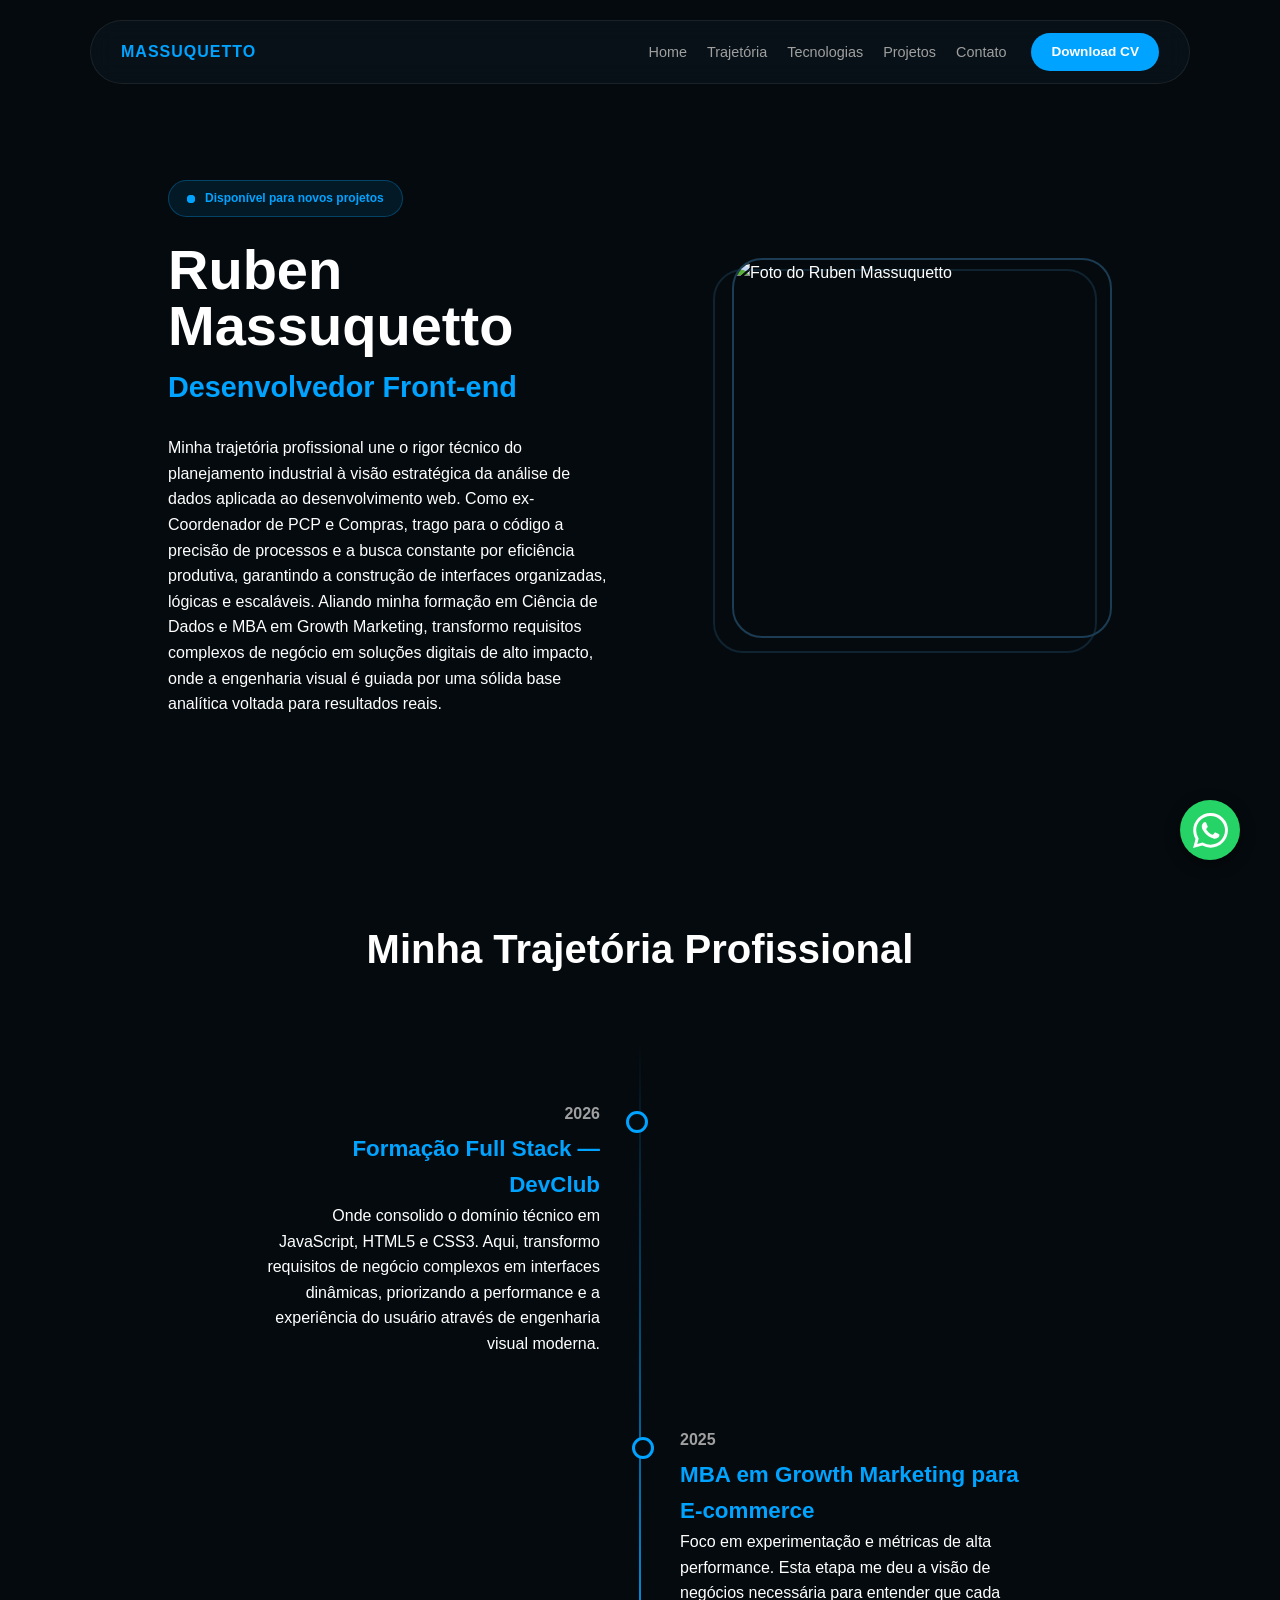
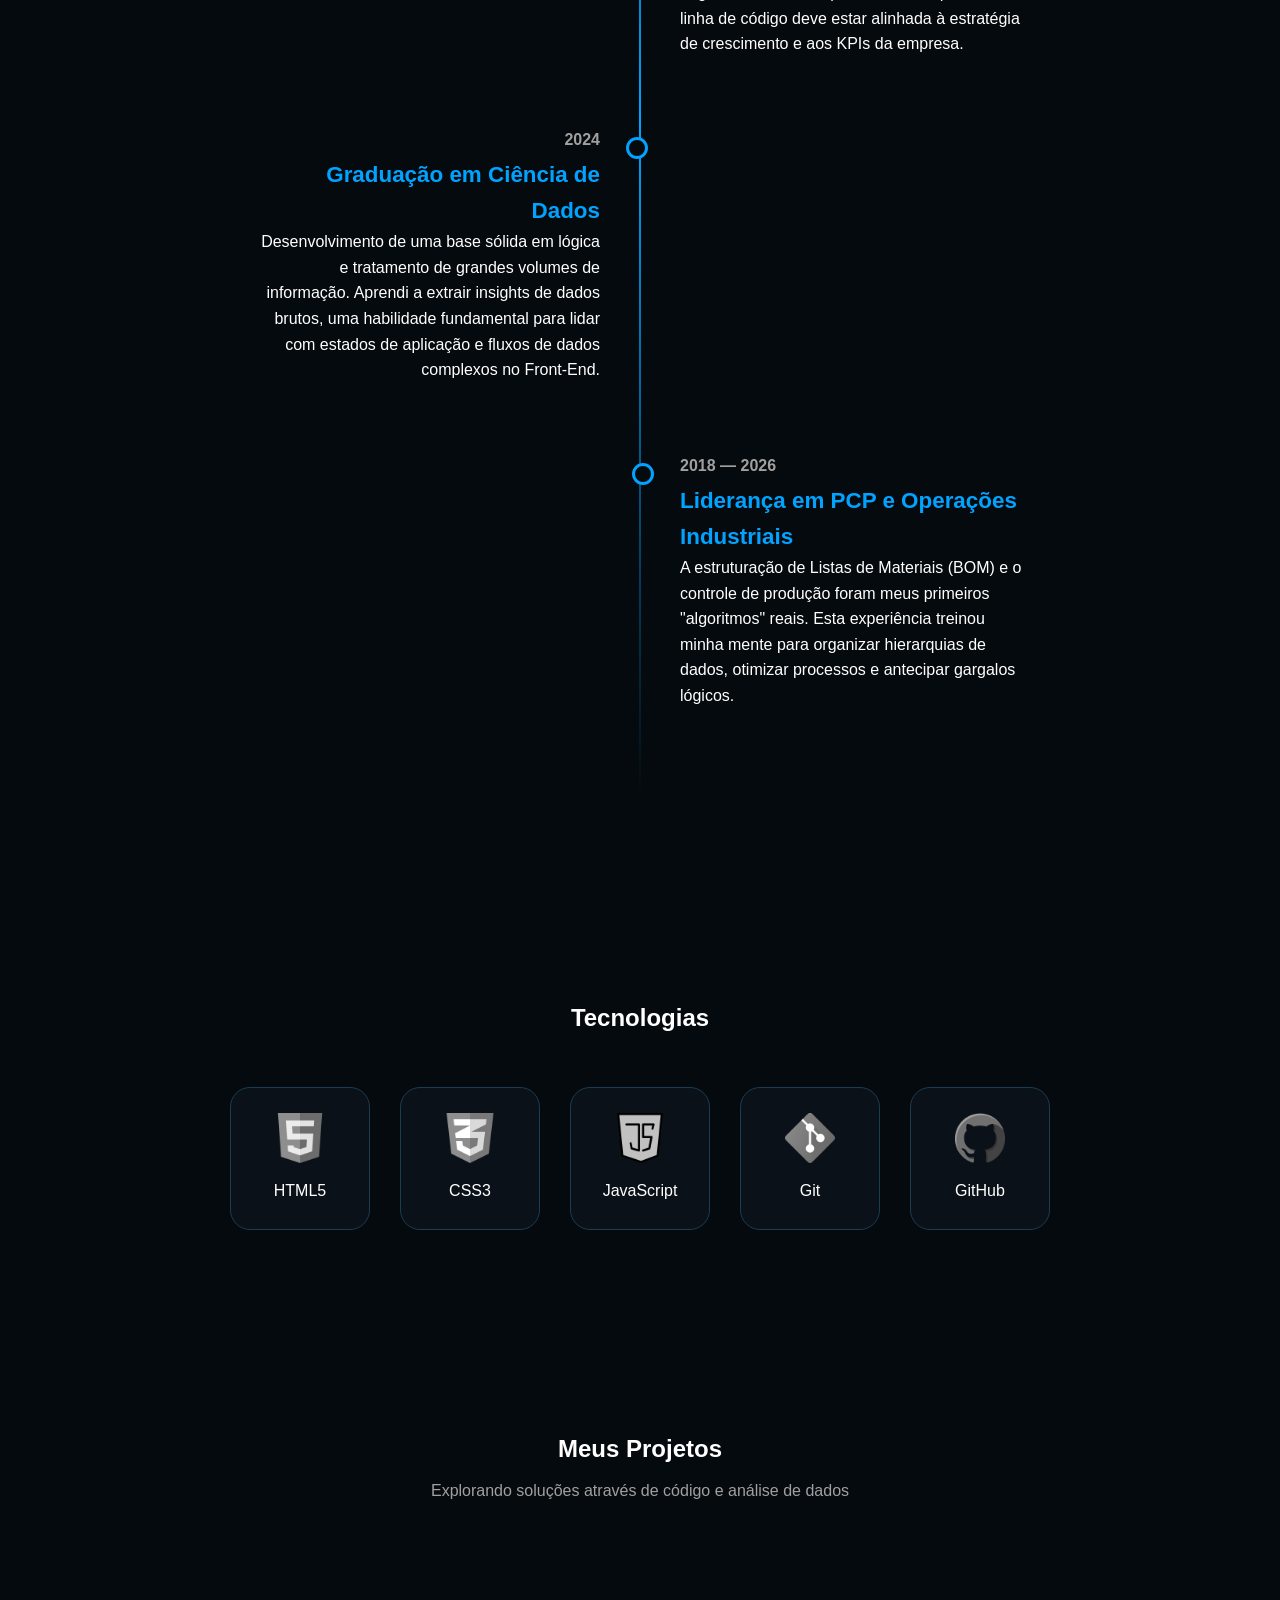
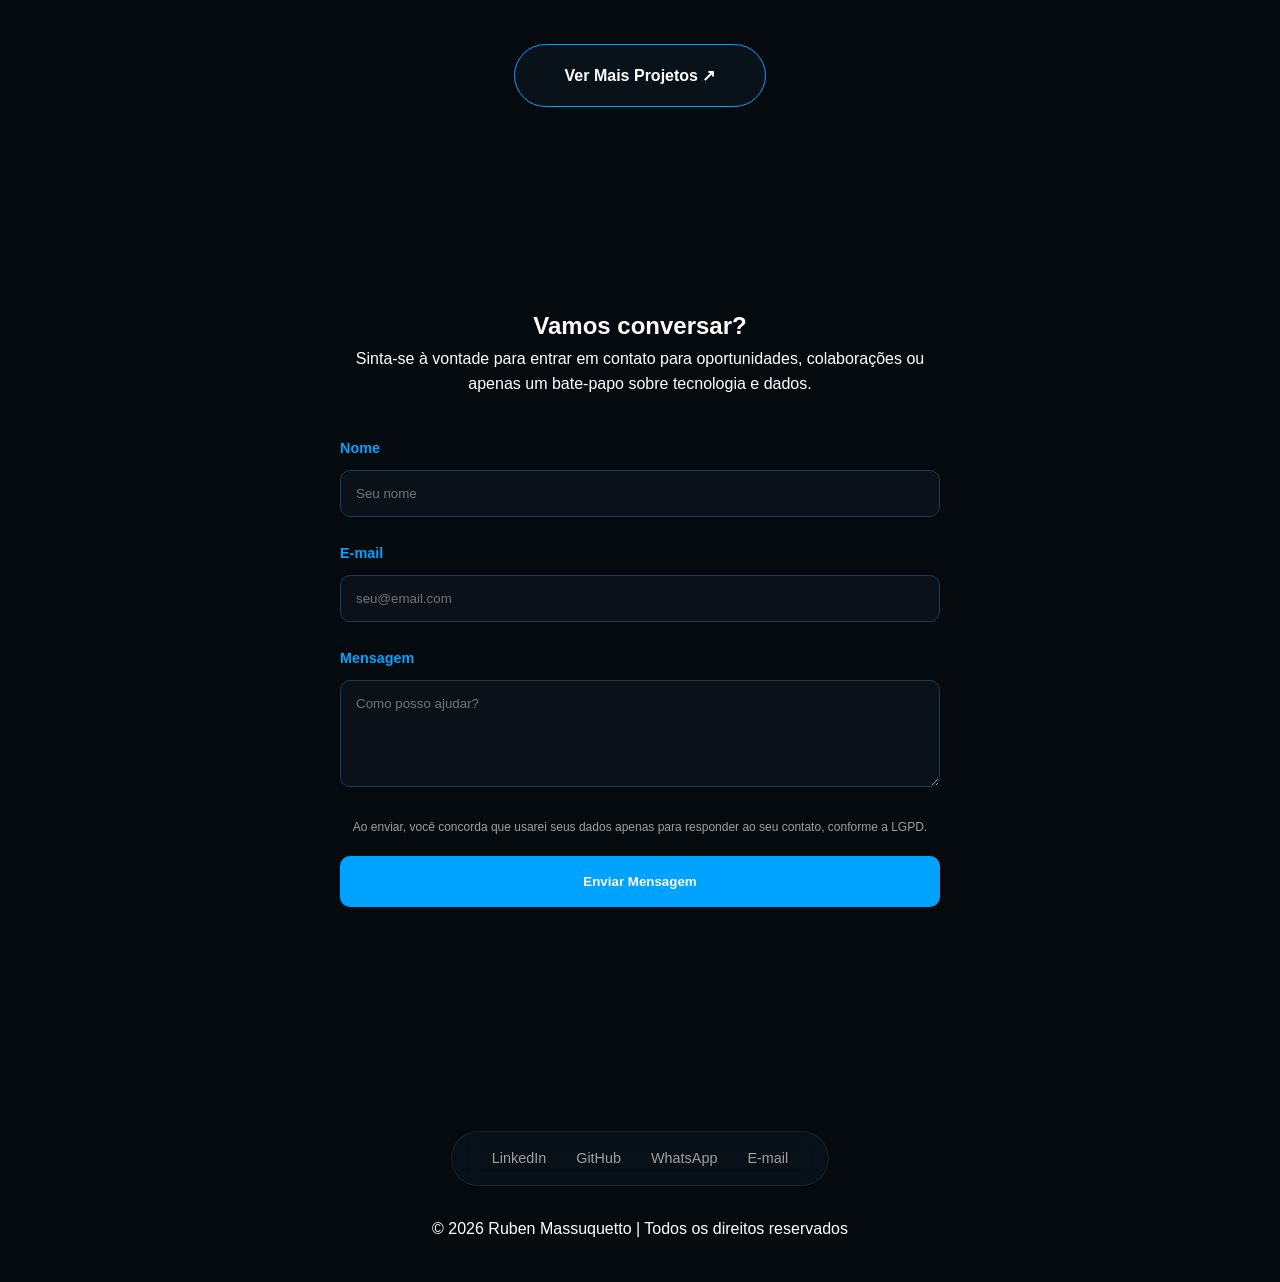
==== index.html @ ee34ba4e "feat: versão final do portfólio 2026" ====
<!DOCTYPE html>
<html lang="pt-br">

<head>
    <meta charset="UTF-8">
    <meta name="viewport" content="width=device-width, initial-scale=1.0">
    <link rel="stylesheet" href="style.css">
    <title>Portfólio | Ruben Massuquetto</title>
    <link rel="shortcut icon" href="./assets/favicon.png" type="image/png">
</head>

<body>
    <header>
        <div class="logo-container">
            <a href="index.html" class="logo-nav">Massuquetto</a>
        </div>
        <nav>
            <ul>
                <li><a href="#hero">Home</a></li>
                <li><a href="#trajetoria">Trajetória</a></li>
                <li><a href="#tecnologias">Tecnologias</a></li>
                <li><a href="#projetos">Projetos</a></li>
                <li><a href="#contato">Contato</a></li>
            </ul>
            <a href="cv/cv-ruben-massuquetto.pdf" download class="btn-cv">Download CV</a>
        </nav>
    </header>

    <section id="hero">
        <div class="hero-content">
            <span class="status-badge">
                <span class="dot"></span>
                Disponível para novos projetos
            </span>
            <h1>Ruben Massuquetto</h1>
            <h2>Desenvolvedor Front-end</h2>
            <p>
                Minha trajetória profissional une o rigor técnico do planejamento industrial à visão estratégica da
                análise de dados aplicada ao desenvolvimento web. Como ex-Coordenador de PCP e Compras, trago para o
                código a precisão de processos e a busca constante por eficiência produtiva, garantindo a construção de
                interfaces organizadas, lógicas e escaláveis. Aliando minha formação em Ciência de Dados e MBA em Growth
                Marketing, transformo requisitos complexos de negócio em soluções digitais de alto impacto, onde a
                engenharia visual é guiada por uma sólida base analítica voltada para resultados reais.
            </p>
        </div>

        <div class="hero-image">
            <img src="./assets/ruben.massuquetto.png" alt="Foto do Ruben Massuquetto">
        </div>
    </section>

    <section id="trajetoria">
        <h2>Minha Trajetória Profissional</h2>
        <div class="timeline">
            <article class="timeline-item">
                <span class="year">2026</span>
                <h3>Formação Full Stack — DevClub</h3>
                <p>Onde consolido o domínio técnico em JavaScript, HTML5 e CSS3. Aqui, transformo requisitos de negócio
                    complexos em interfaces dinâmicas, priorizando a performance e a experiência do usuário através de
                    engenharia visual moderna.</p>
            </article>

            <article class="timeline-item">
                <span class="year">2025</span>
                <h3>MBA em Growth Marketing para E-commerce</h3>
                <p>Foco em experimentação e métricas de alta performance. Esta etapa me deu a visão de negócios
                    necessária para entender que cada linha de código deve estar alinhada à estratégia de crescimento e
                    aos KPIs da empresa.</p>
            </article>

            <article class="timeline-item">
                <span class="year">2024</span>
                <h3>Graduação em Ciência de Dados</h3>
                <p>Desenvolvimento de uma base sólida em lógica e tratamento de grandes volumes de informação. Aprendi a
                    extrair insights de dados brutos, uma habilidade fundamental para lidar com estados de aplicação e
                    fluxos de dados complexos no Front-End.</p>
            </article>

            <article class="timeline-item">
                <span class="year">2018 — 2026</span>
                <h3>Liderança em PCP e Operações Industriais</h3>
                <p>A estruturação de Listas de Materiais (BOM) e o controle de produção foram meus primeiros
                    "algoritmos" reais. Esta experiência treinou minha mente para organizar hierarquias de dados,
                    otimizar processos e antecipar gargalos lógicos.</p>
            </article>
        </div>
    </section>

    <section id="tecnologias">
        <h2>Tecnologias</h2>
        <div class="tech-grid">
            <div class="tech-item">
                <img src="./assets/html.png" alt="HTML5">
                <span>HTML5</span>
            </div>
            <div class="tech-item">
                <img src="./assets/css.png" alt="CSS3">
                <span>CSS3</span>
            </div>
            <div class="tech-item">
                <img src="./assets/java-script.png" alt="JavaScript">
                <span>JavaScript</span>
            </div>
            <div class="tech-item">
                <img src="./assets/git.png" alt="Git">
                <span>Git</span>
            </div>
            <div class="tech-item">
                <img src="./assets/github.png" alt="GitHub">
                <span>GitHub</span>
            </div>
        </div>
    </section>

    <section id="projetos">
        <div class="section-header">
            <h2>Meus Projetos</h2>
            <span class="projetos-subtitle">Explorando soluções através de código e análise de dados</span>
        </div>
        <div id="github-cards"></div>
        <div class="projetos-footer">
            <a href="projetos.html" class="btn-more">Ver Mais Projetos ↗</a>
        </div>
    </section>

    <section id="contato">
        <div class="contato-container">
            <div class="contato-texto">
                <h2>Vamos conversar?</h2>
                <p>Sinta-se à vontade para entrar em contato para oportunidades, colaborações ou apenas um bate-papo
                    sobre tecnologia e dados.</p>
            </div>

            <form id="contact-form" action="https://formspree.io/f/mvzdkyjg" method="POST">
                <div class="form-group">
                    <label>Nome</label>
                    <input type="text" name="name" id="nome" placeholder="Seu nome" required>
                </div>

                <div class="form-group">
                    <label>E-mail</label>
                    <input type="email" name="email" id="email" placeholder="seu@email.com" required>
                </div>

                <div class="form-group">
                    <label>Mensagem</label>
                    <textarea name="message" id="mensagem" rows="5" placeholder="Como posso ajudar?"
                        required></textarea>
                </div>

                <div class="form-group-lgpd">
                    <p class="lgpd-text">
                        Ao enviar, você concorda que usarei seus dados apenas para responder ao seu contato, conforme a
                        LGPD.
                    </p>
                </div>

                <button type="submit" class="btn-send" id="form-button">Enviar Mensagem</button>

                <p id="form-status" style="margin-top: 20px; font-weight: 600; text-align: center; min-height: 24px;">
                </p>
            </form>
        </div>
    </section>

    <footer>
        <div class="footer-glass">
            <div class="footer-links">
                <a href="https://www.linkedin.com/in/ruben-massuquetto/" target="_blank">LinkedIn</a>
                <a href="https://github.com/rubenmassuquetto1999" target="_blank">GitHub</a>
                <a href="https://wa.me/5541997775319" target="_blank">WhatsApp</a>
                <a href="mailto:contato@rubenmassuquetto.com">E-mail</a>
            </div>
        </div>
        <div class="footer-info">
            <p>© 2026 Ruben Massuquetto | Todos os direitos reservados</p>
        </div>
    </footer>

    <script src="script.js"></script>

    <a href="https://wa.me/5541997775319" class="whatsapp-float" target="_blank" aria-label="Fale comigo no WhatsApp">
        <svg width="35" height="35" viewBox="0 0 24 24" fill="white" xmlns="http://www.w3.org/2000/svg">
            <path
                d="M17.472 14.382c-.297-.149-1.758-.867-2.03-.967-.273-.099-.471-.148-.67.15-.197.297-.767.966-.94 1.164-.173.199-.347.223-.644.075-.297-.15-1.255-.463-2.39-1.475-.883-.788-1.48-1.761-1.653-2.059-.173-.297-.018-.458.13-.606.134-.133.298-.347.446-.52.149-.174.198-.298.298-.497.099-.198.05-.371-.025-.52-.075-.149-.669-1.612-.916-2.207-.242-.579-.487-.5-.669-.51-.173-.008-.371-.01-.57-.01-.198 0-.52.074-.792.372-.272.297-1.04 1.016-1.04 2.479 0 1.462 1.065 2.875 1.213 3.074.149.198 2.096 3.2 5.077 4.487.709.306 1.262.489 1.694.625.712.227 1.36.195 1.871.118.571-.085 1.758-.719 2.006-1.413.248-.694.248-1.289.173-1.413-.074-.124-.272-.198-.57-.347m-5.421 7.403h-.004a9.87 9.87 0 01-5.031-1.378l-.361-.214-3.741.982.998-3.648-.235-.374a9.86 9.86 0 01-1.51-5.26c.001-5.45 4.436-9.884 9.888-9.884 2.64 0 5.122 1.03 6.988 2.898a9.825 9.825 0 012.893 6.994c-.003 5.45-4.437 9.884-9.885 9.884m8.413-18.297A11.815 11.815 0 0012.05 0C5.495 0 .16 5.335.157 11.892c0 2.096.547 4.142 1.588 5.945L.057 24l6.305-1.654a11.882 11.882 0 005.683 1.448h.005c6.554 0 11.89-5.335 11.893-11.893a11.821 11.821 0 00-3.48-8.413z" />
        </svg>
    </a>

</body>

</html>
---- style.css ----
:root {
    --bg-color: #050a0e;
    --card-bg: #0b1118;
    --primary-blue: #00a3ff;
    --accent-deep: #1B3C53;
    --text-main: #ffffff;
    --text-gray: #a0a0a0;
    --glass: rgba(27, 60, 83, 0.15);
}

* {
    margin: 0;
    padding: 0;
    box-sizing: border-box;
    font-family: 'Inter', sans-serif;
    scroll-behavior: smooth;
}

body {
    background-color: var(--bg-color);
    color: var(--text-main);
    line-height: 1.6;
    overflow-x: hidden;
}

a {
    text-decoration: none;
    transition: 0.3s;
}

ul {
    list-style: none;
}

header {
    position: fixed;
    top: 20px;
    left: 50%;
    transform: translateX(-50%);
    width: 90%;
    max-width: 1100px;
    display: flex;
    justify-content: space-between;
    align-items: center;
    padding: 12px 30px;
    z-index: 1000;
    background: var(--glass);
    backdrop-filter: blur(12px);
    -webkit-backdrop-filter: blur(12px);
    border: 1px solid rgba(255, 255, 255, 0.08);
    border-radius: 50px;
}

.logo-nav,
.logo-nav:visited,
.logo-nav:active {
    color: var(--primary-blue);
    font-weight: 700;
    text-transform: uppercase;
    letter-spacing: 1px;
    text-decoration: none;
}

.logo-nav:hover {
    color: var(--text-main);
}

nav {
    display: flex;
    align-items: center;
    gap: 25px;
}

nav ul {
    display: flex;
    gap: 20px;
}

nav ul li a {
    color: var(--text-gray);
    font-size: 0.9rem;
    position: relative;
    padding: 5px 0;
}

nav ul li a:hover {
    color: var(--primary-blue);
}

nav ul li a::after {
    content: '';
    position: absolute;
    width: 0;
    height: 2px;
    bottom: 0;
    left: 0;
    background-color: var(--primary-blue);
    transition: width 0.3s ease;
}

nav ul li a:hover::after {
    width: 100%;
}

.btn-cv {
    background: var(--primary-blue);
    color: white;
    padding: 8px 20px;
    border-radius: 25px;
    font-size: 0.85rem;
    font-weight: 600;
}

#hero {
    padding: 180px 10% 100px;
    display: flex;
    align-items: center;
    justify-content: space-between;
    gap: 50px;
    max-width: 1200px;
    margin: 0 auto;
}

.hero-content {
    flex: 1;
    max-width: 600px;
}

.status-badge {
    display: inline-flex;
    align-items: center;
    gap: 10px;
    background: rgba(0, 163, 255, 0.1);
    color: var(--primary-blue);
    padding: 8px 18px;
    border-radius: 30px;
    font-size: 0.75rem;
    font-weight: 700;
    border: 1px solid rgba(0, 163, 255, 0.3);
    margin-bottom: 25px;
}

.dot {
    width: 8px;
    height: 8px;
    background-color: var(--primary-blue);
    border-radius: 50%;
    position: relative;
}

.dot::after {
    content: "";
    position: absolute;
    width: 100%;
    height: 100%;
    background-color: var(--primary-blue);
    border-radius: 50%;
    animation: pulse 2s infinite;
}

@keyframes pulse {
    0% {
        transform: scale(1);
        opacity: 0.8;
    }

    100% {
        transform: scale(2.5);
        opacity: 0;
    }
}

#hero h1 {
    font-size: 3.5rem;
    font-weight: 800;
    line-height: 1;
    margin-bottom: 10px;
    gap: 80px;
}

#hero h2 {
    font-size: 1.8rem;
    color: var(--primary-blue);
    margin-bottom: 25px;
}

.hero-image {
    flex: 1;
    display: flex;
    justify-content: flex-end;
    position: relative;
}

.hero-image img {
    width: 100%;
    max-width: 380px;
    height: 380px;
    object-fit: cover;
    border-radius: 30px;
    border: 2px solid var(--accent-deep);
    z-index: 1;
    transition: 0.4s;
}

.hero-image::after {
    content: '';
    position: absolute;
    width: 380px;
    height: 380px;
    border: 2px solid var(--accent-deep);
    border-radius: 30px;
    bottom: -15px;
    right: 15px;
    opacity: 0.5;
    transition: 0.4s;
}

.hero-image:hover img {
    transform: translateY(-10px);
    border-color: var(--primary-blue);
}

#trajetoria {
    padding: 100px 10%;
    max-width: 1100px;
    margin: 0 auto;
}

#trajetoria h2 {
    text-align: center;
    font-size: 2.5rem;
    margin-bottom: 60px;
}

.timeline {
    position: relative;
    padding: 40px 0;
}

.timeline::before {
    content: '';
    position: absolute;
    left: 50%;
    top: 0;
    width: 2px;
    height: 100%;
    background: linear-gradient(to bottom, transparent, var(--primary-blue), transparent);
    transform: translateX(-50%);
}

.timeline-item {
    position: relative;
    width: 50%;
    padding: 20px 40px;
    margin-bottom: 30px;
}

.timeline-item:nth-child(odd) {
    left: 0;
    text-align: right;
}

.timeline-item:nth-child(even) {
    left: 50%;
    text-align: left;
}

.timeline-item::before {
    content: '';
    position: absolute;
    top: 30px;
    width: 16px;
    height: 16px;
    background: var(--bg-color);
    border: 3px solid var(--primary-blue);
    border-radius: 50%;
    z-index: 2;
}

.timeline-item:nth-child(odd)::before {
    right: -8px;
}

.timeline-item:nth-child(even)::before {
    left: -8px;
}

.timeline-item h3 {
    color: var(--primary-blue);
    font-size: 1.4rem;
}

.year {
    display: block;
    color: var(--text-gray);
    font-weight: 700;
    margin-bottom: 5px;
}

#tecnologias {
    padding: 100px 10%;
    text-align: center;
}

.tech-grid {
    display: flex;
    flex-wrap: wrap;
    justify-content: center;
    gap: 30px;
    margin-top: 50px;
}

.tech-item {
    background: var(--card-bg);
    width: 140px;
    padding: 25px;
    border-radius: 20px;
    border: 1px solid var(--accent-deep);
    display: flex;
    flex-direction: column;
    align-items: center;
    gap: 15px;
    transition: 0.3s;
}

.tech-item img {
    width: 50px;
    filter: grayscale(100%);
    transition: 0.3s;
}

.tech-item:hover {
    transform: translateY(-10px);
    border-color: var(--primary-blue);
}

.tech-item:hover img {
    filter: grayscale(0%);
}

#projetos {
    padding: 100px 5%;
    max-width: 1300px;
    margin: 0 auto;
}

.section-header {
    text-align: center;
    margin-bottom: 60px;
}

.projetos-subtitle {
    color: var(--text-gray);
    display: block;
    margin-top: 10px;
}

#github-cards {
    display: grid;
    grid-template-columns: repeat(3, 1fr);
    gap: 40px;
}

.projeto-card {
    background: var(--card-bg);
    border-radius: 20px;
    border: 1px solid var(--accent-deep);
    overflow: hidden;
    display: flex;
    flex-direction: column;
    transition: 0.4s;
}

.card-image {
    width: 100%;
    height: 200px;
    overflow: hidden;
    border-bottom: 1px solid var(--accent-deep);
}

.card-image img {
    width: 100%;
    height: 100%;
    object-fit: cover;
    transition: 0.5s;
}

.projeto-card:hover {
    transform: translateY(-10px);
    border-color: var(--primary-blue);
}

.projeto-card:hover img {
    transform: scale(1.1);
}

.card-content {
    padding: 40px 30px;
    display: flex;
    flex-direction: column;
    flex-grow: 1;
}

.card-content h3 {
    color: var(--primary-blue);
    font-weight: 800;
    text-transform: capitalize;
    margin-bottom: 12px;
    font-size: 1.5rem;
}

.card-content p {
    color: var(--text-gray);
    font-size: 0.95rem;
    margin-bottom: 30px;
    flex-grow: 1;
    line-height: 1.6;
}

.badge {
    font-size: 0.7rem;
    background: rgba(0, 163, 255, 0.1);
    color: var(--primary-blue);
    padding: 4px 12px;
    border-radius: 15px;
    align-self: flex-start;
    margin-bottom: 12px;
    font-weight: 700;
}

.project-links {
    display: flex;
    gap: 15px;
    margin-top: auto;
}

.btn-project {
    flex: 1;
    text-align: center;
    padding: 12px;
    border-radius: 25px;
    font-size: 0.85rem;
    font-weight: 700;
    border: 1px solid rgba(255, 255, 255, 0.1);
    transition: 0.3s;
}

.btn-repo {
    background: var(--glass);
    color: var(--text-main);
}

.btn-demo-card {
    background: var(--primary-blue);
    color: white;
}

.btn-project:hover {
    transform: translateY(-5px);
    box-shadow: 0 10px 20px rgba(0, 163, 255, 0.3);
    filter: brightness(1.2);
}

.projetos-footer {
    display: flex;
    justify-content: center;
    margin-top: 80px;
}

.btn-more {
    background: var(--glass);
    border: 1px solid var(--primary-blue);
    color: white;
    padding: 18px 50px;
    border-radius: 35px;
    font-weight: 700;
    transition: 0.3s;
}

.btn-more:hover {
    background: var(--primary-blue);
    box-shadow: 0 0 30px rgba(0, 163, 255, 0.5);
}

#contato {
    padding: 100px 10%;
    display: flex;
    justify-content: center;
}

.contato-container {
    display: flex;
    flex-direction: column;
    align-items: center;
    max-width: 600px;
    width: 100%;
}

.contato-texto {
    text-align: center;
    margin-bottom: 40px;
}

#contact-form {
    width: 100%;
}

.form-group {
    margin-bottom: 25px;
    width: 100%;
}

.form-group label {
    display: block;
    margin-bottom: 10px;
    font-size: 0.9rem;
    color: var(--primary-blue);
    font-weight: 600;
}

.form-group input,
.form-group textarea {
    width: 100%;
    padding: 15px;
    background: var(--card-bg);
    border: 1px solid var(--accent-deep);
    border-radius: 10px;
    color: white;
    outline: none;
    transition: 0.3s;
}

.form-group input:focus,
.form-group textarea:focus {
    border-color: var(--primary-blue);
}

.form-group-lgpd {
    margin-bottom: 20px;
}

.lgpd-text {
    font-size: 0.75rem;
    color: var(--text-gray);
    line-height: 1.4;
    text-align: center;
}

.btn-send {
    width: 100%;
    padding: 18px;
    background: var(--primary-blue);
    border: none;
    border-radius: 10px;
    color: white;
    font-weight: 800;
    cursor: pointer;
    transition: 0.3s;
}

.btn-send:hover {
    box-shadow: 0 0 25px rgba(0, 163, 255, 0.5);
    transform: translateY(-3px);
}

footer {
    padding: 80px 10% 40px;
    display: flex;
    flex-direction: column;
    align-items: center;
    gap: 30px;
}

.footer-glass {
    background: var(--glass);
    backdrop-filter: blur(12px);
    border: 1px solid rgba(255, 255, 255, 0.08);
    border-radius: 50px;
    padding: 15px 40px;
}

.footer-links {
    display: flex;
    gap: 30px;
}

.footer-links a {
    color: var(--text-gray);
    font-size: 0.9rem;
    position: relative;
}

.footer-links a:hover {
    color: var(--primary-blue);
}

.reveal {
    opacity: 0;
    transform: translateY(30px);
    transition: 0.8s;
}

.reveal.active {
    opacity: 1;
    transform: translateY(0);
}

.whatsapp-float {
    position: fixed;
    width: 60px;
    height: 60px;
    bottom: 40px;
    right: 40px;
    background-color: #25d366;
    border-radius: 50px;
    display: flex;
    align-items: center;
    justify-content: center;
    z-index: 9999;
    box-shadow: 0 4px 15px rgba(0, 0, 0, 0.4);
    transition: all 0.3s ease;
    animation: pulse-wa 2s infinite;
}

.whatsapp-float:hover {
    transform: scale(1.1);
    background-color: #128c7e;
    box-shadow: 0 6px 20px rgba(37, 211, 102, 0.5);
}

@keyframes pulse-wa {
    0% {
        box-shadow: 0 0 0 0 rgba(37, 211, 102, 0.7);
    }

    70% {
        box-shadow: 0 0 0 15px rgba(37, 211, 102, 0);
    }

    100% {
        box-shadow: 0 0 0 0 rgba(37, 211, 102, 0);
    }
}

/* --- RESPONSIVIDADE FINAL (NAV COMPACTO E ESPAÇAMENTOS) --- */

@media (max-width: 1100px) {
    #github-cards {
        grid-template-columns: repeat(2, 1fr);
    }

    #hero {
        padding: 140px 5% 60px;
    }
}

@media (max-width: 900px) {
    header {
        width: 92%;
        padding: 8px 18px;
        top: 15px;
        border-radius: 30px;
    }

    nav {
        gap: 0;
    }

    nav ul {
        display: none !important;
    }

    .logo-nav {
        font-size: 0.85rem;
    }

    .btn-cv {
        padding: 6px 12px;
        font-size: 0.75rem;
    }

    #hero {
        flex-direction: column-reverse;
        text-align: center;
        padding-top: 120px;
        gap: 40px;
    }

    .status-badge {
        margin-top: 10px;
        margin-bottom: 20px;
    }

    .hero-content {
        max-width: 100%;
    }

    .hero-image {
        justify-content: center;
    }

    .hero-image img,
    .hero-image::after {
        width: 260px;
        height: 260px;
    }

    #projetos {
        padding: 120px 5% 60px !important;
    }

    #trajetoria,
    #tecnologias,
    #contato {
        padding: 60px 5% !important;
    }

    .timeline::before {
        left: 20px;
        transform: none;
    }

    .timeline-item {
        width: 100%;
        text-align: left !important;
        padding: 15px 0 15px 45px;
        left: 0 !important;
    }

    .timeline-item::before {
        left: 12px !important;
    }
}

@media (max-width: 768px) {
    .tech-item img {
        filter: grayscale(0%);
        width: 45px;
    }

    #github-cards {
        grid-template-columns: 1fr;
        gap: 25px;
    }

    .btn-more {
        width: 100%;
        max-width: 300px;
        display: inline-flex;
        justify-content: center;
        align-items: center;
        text-align: center;
        padding: 15px 0;
    }

    footer {
        padding: 30px 5% 40px;
        gap: 20px;
    }

    .footer-glass {
        padding: 12px;
        width: 100%;
        border-radius: 20px;
    }

    .footer-links {
        flex-direction: column;
        align-items: center;
        gap: 10px;
    }

    .footer-info {
        text-align: center;
        font-size: 0.75rem;
    }
}

@media (max-width: 480px) {
    #hero h1 {
        font-size: 2.1rem;
    }

    .hero-image img,
    .hero-image::after {
        width: 220px;
        height: 220px;
    }

    #trajetoria h2,
    #tecnologias h2,
    #projetos h2,
    #contato h2 {
        font-size: 1.7rem;
    }

    .card-content {
        padding: 25px 20px;
    }
}
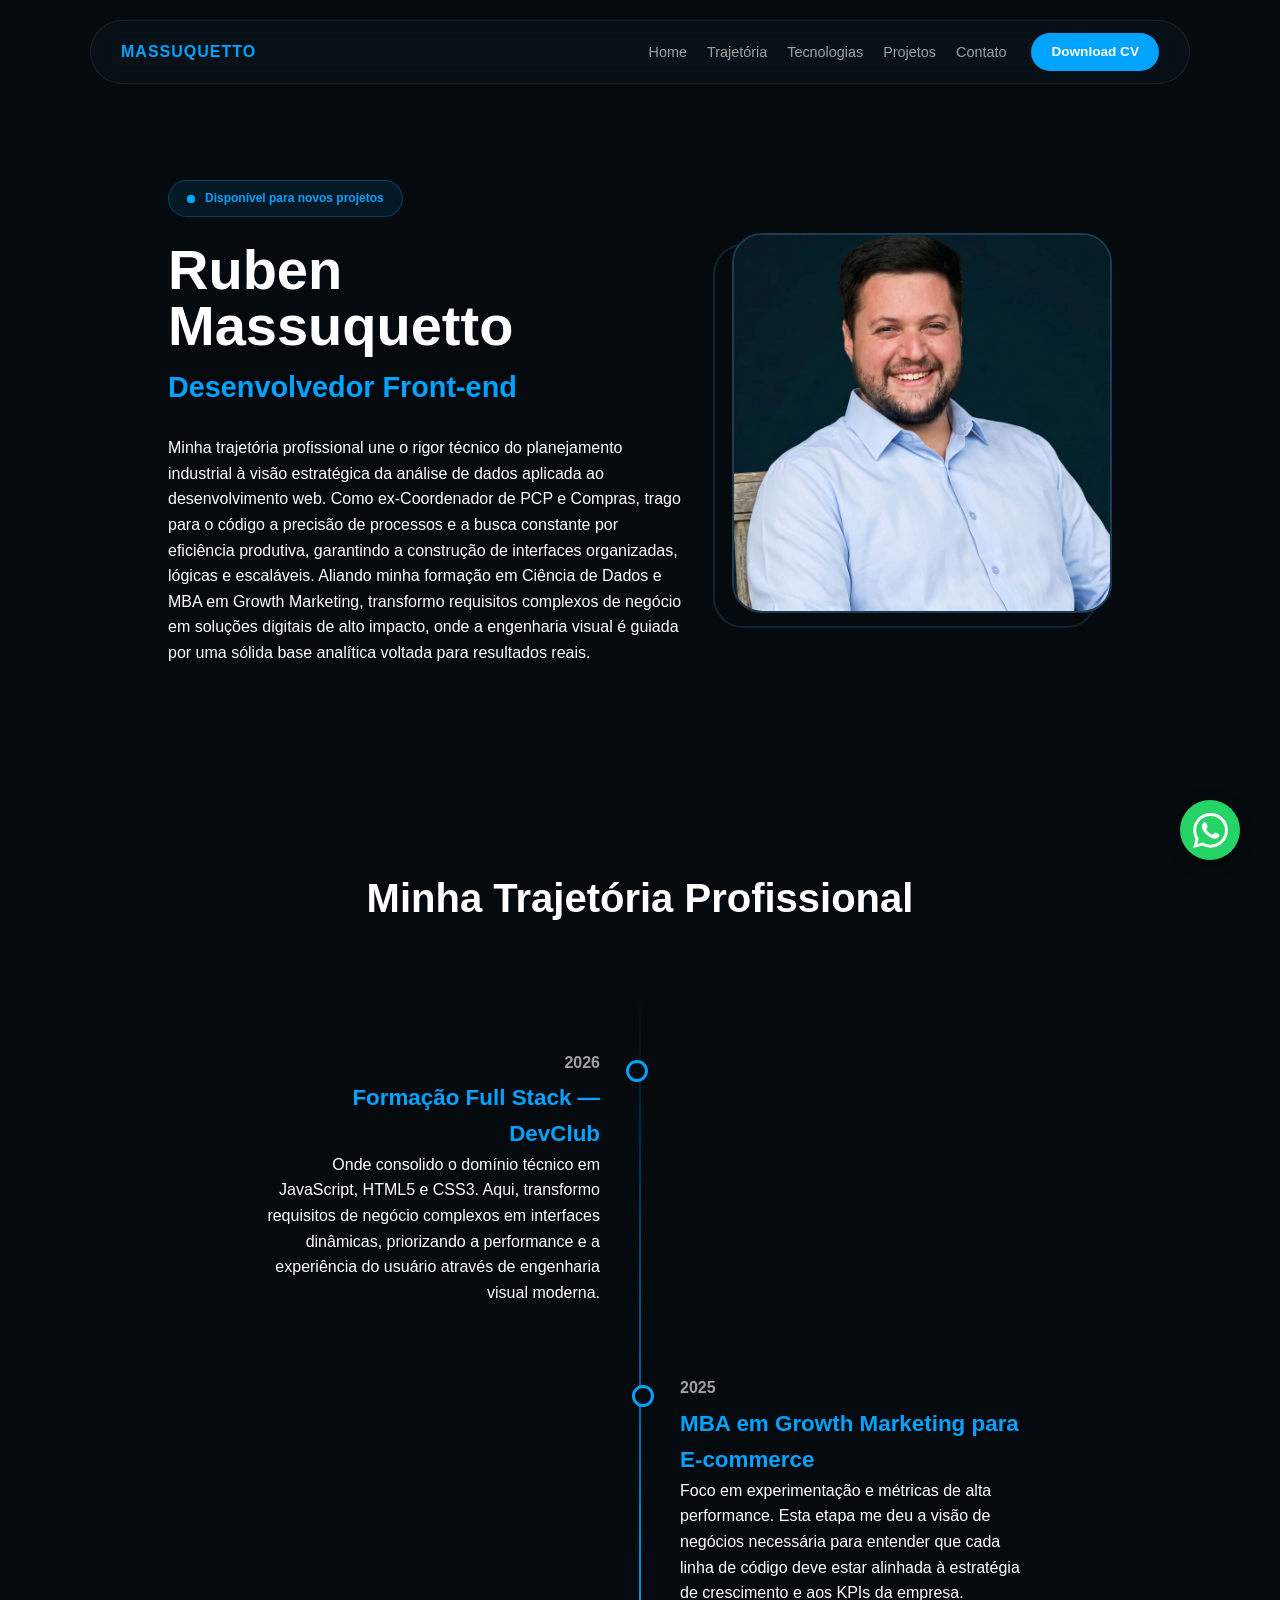
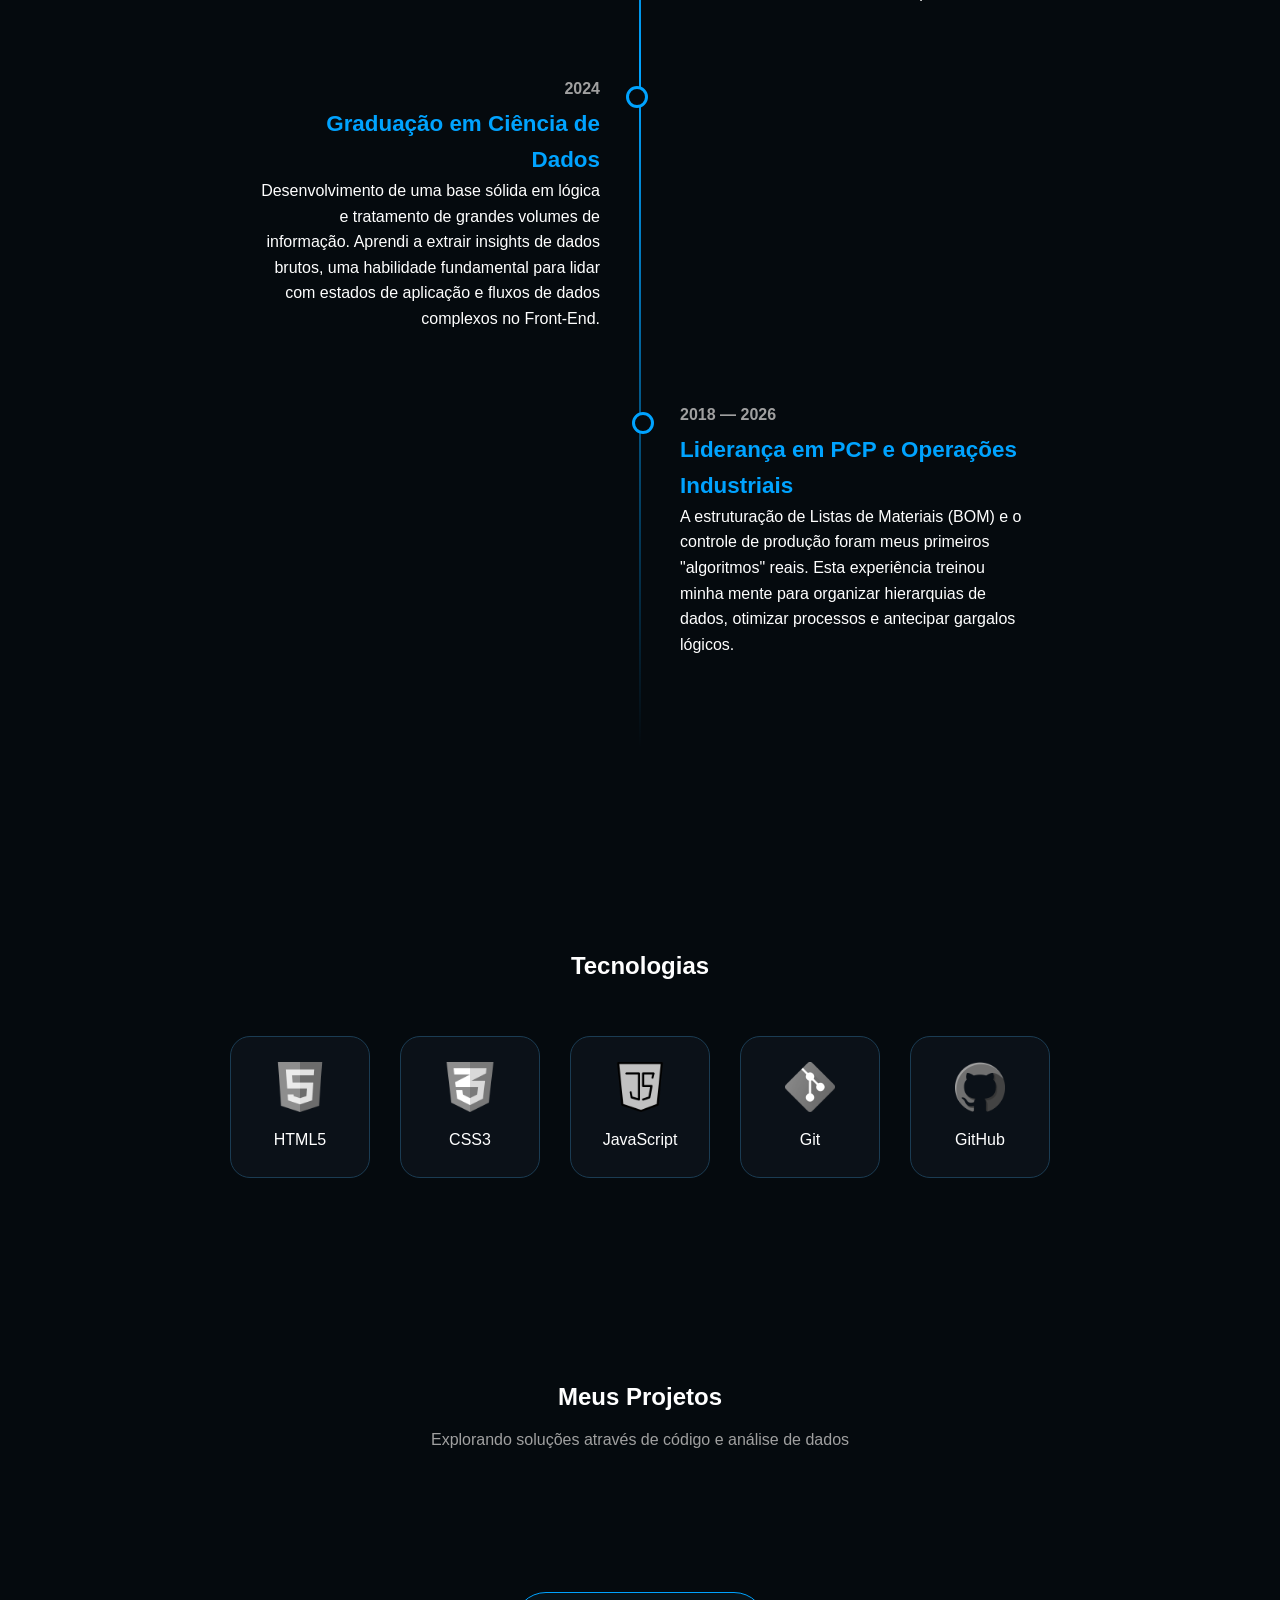
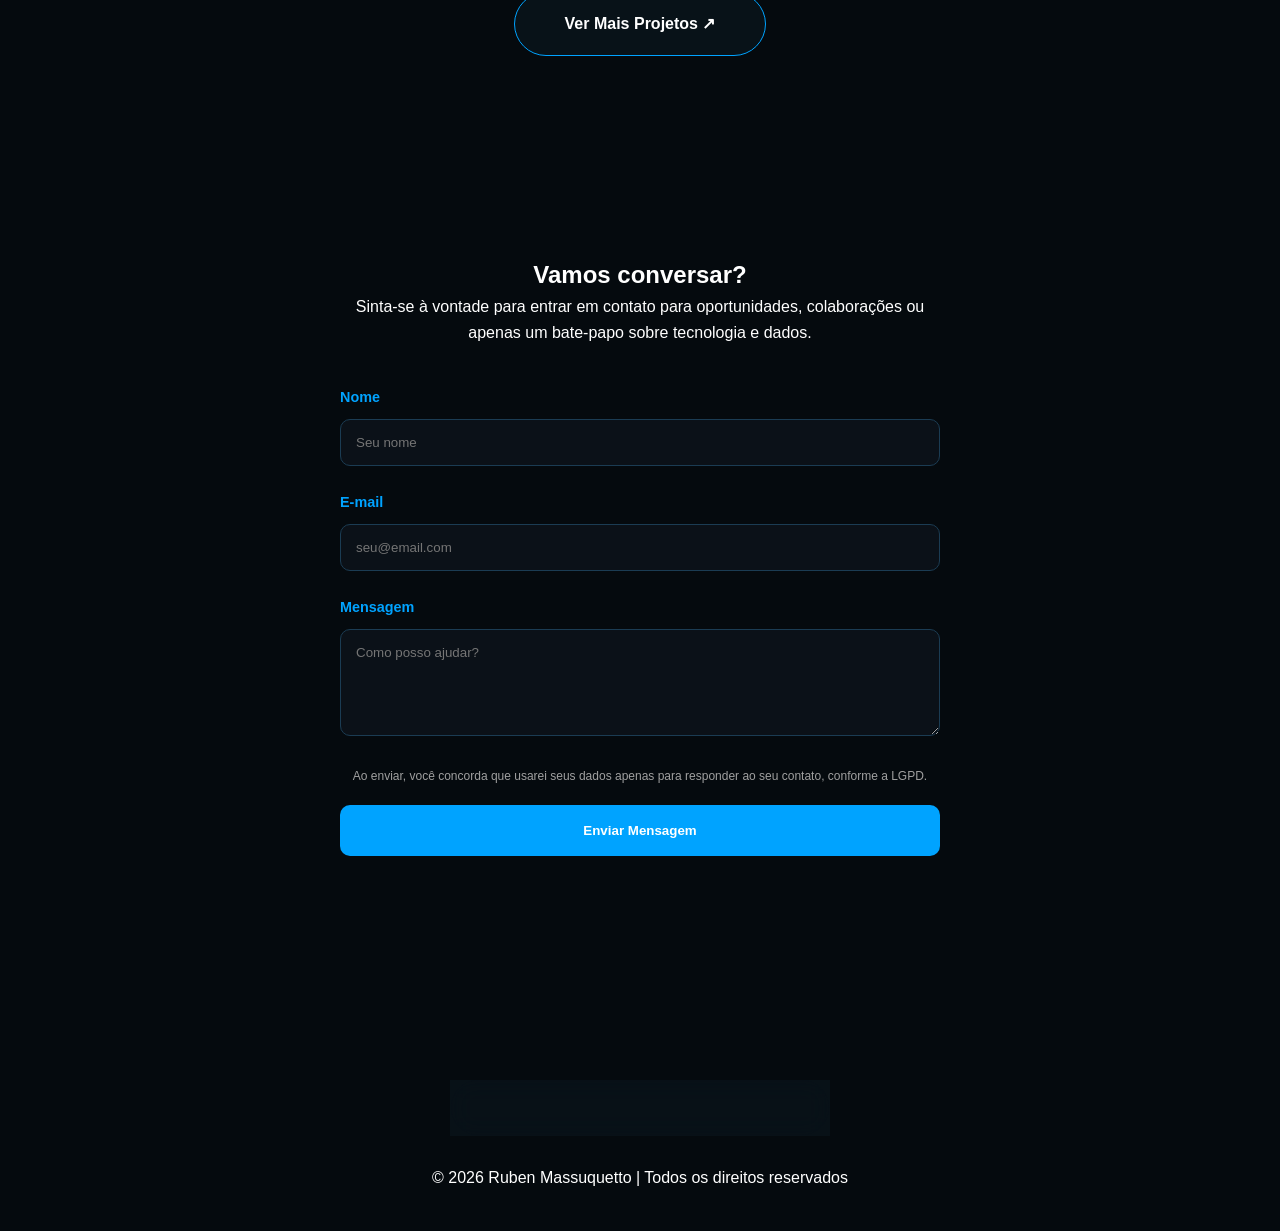
==== commit 22b73508: "perf: otimização de performance (PageSpeed), URLs amigáveis e ajustes de UX - Implementação de Clean" ====
--- a/index.html
+++ b/index.html
@@ -4,6 +4,8 @@
 <head>
     <meta charset="UTF-8">
     <meta name="viewport" content="width=device-width, initial-scale=1.0">
+    <meta name="description"
+        content="Portfólio de Ruben Massuquetto: Desenvolvedor Front-End e Especialista em Ciência de Dados e Growth Marketing.">
     <link rel="stylesheet" href="style.css">
     <title>Portfólio | Ruben Massuquetto</title>
     <link rel="shortcut icon" href="./assets/favicon.png" type="image/png">
@@ -45,7 +47,7 @@
         </div>
 
         <div class="hero-image">
-            <img src="./assets/ruben.massuquetto.png" alt="Foto do Ruben Massuquetto">
+            <img src="./assets/ruben.massuquetto.webp" alt="Foto do Ruben Massuquetto">
         </div>
     </section>
 
@@ -119,7 +121,7 @@
         </div>
         <div id="github-cards"></div>
         <div class="projetos-footer">
-            <a href="projetos.html" class="btn-more">Ver Mais Projetos ↗</a>
+            <a href="/projetos" class="btn-more">Ver Mais Projetos ↗</a>
         </div>
     </section>
 
@@ -177,10 +179,12 @@
         </div>
     </footer>
 
-    <script src="script.js"></script>
+    <script src="./script.js" defer></script>
 
-    <a href="https://wa.me/5541997775319" class="whatsapp-float" target="_blank" aria-label="Fale comigo no WhatsApp">
+    <a href="https://wa.me/5541997775319?text=Olá%20Ruben!%20Vi%20seu%20portfólio%20e%20gostaria%20de%20conversar%20sobre%20uma%20oportunidade."
+        class="whatsapp-float" target="_blank" rel="noopener noreferrer" aria-label="Fale comigo no WhatsApp">
         <svg width="35" height="35" viewBox="0 0 24 24" fill="white" xmlns="http://www.w3.org/2000/svg">
+            <title>WhatsApp</title>
             <path
                 d="M17.472 14.382c-.297-.149-1.758-.867-2.03-.967-.273-.099-.471-.148-.67.15-.197.297-.767.966-.94 1.164-.173.199-.347.223-.644.075-.297-.15-1.255-.463-2.39-1.475-.883-.788-1.48-1.761-1.653-2.059-.173-.297-.018-.458.13-.606.134-.133.298-.347.446-.52.149-.174.198-.298.298-.497.099-.198.05-.371-.025-.52-.075-.149-.669-1.612-.916-2.207-.242-.579-.487-.5-.669-.51-.173-.008-.371-.01-.57-.01-.198 0-.52.074-.792.372-.272.297-1.04 1.016-1.04 2.479 0 1.462 1.065 2.875 1.213 3.074.149.198 2.096 3.2 5.077 4.487.709.306 1.262.489 1.694.625.712.227 1.36.195 1.871.118.571-.085 1.758-.719 2.006-1.413.248-.694.248-1.289.173-1.413-.074-.124-.272-.198-.57-.347m-5.421 7.403h-.004a9.87 9.87 0 01-5.031-1.378l-.361-.214-3.741.982.998-3.648-.235-.374a9.86 9.86 0 01-1.51-5.26c.001-5.45 4.436-9.884 9.888-9.884 2.64 0 5.122 1.03 6.988 2.898a9.825 9.825 0 012.893 6.994c-.003 5.45-4.437 9.884-9.885 9.884m8.413-18.297A11.815 11.815 0 0012.05 0C5.495 0 .16 5.335.157 11.892c0 2.096.547 4.142 1.588 5.945L.057 24l6.305-1.654a11.882 11.882 0 005.683 1.448h.005c6.554 0 11.89-5.335 11.893-11.893a11.821 11.821 0 00-3.48-8.413z" />
         </svg>
--- a/style.css
+++ b/style.css
@@ -175,7 +175,6 @@
     font-weight: 800;
     line-height: 1;
     margin-bottom: 10px;
-    gap: 80px;
 }
 
 #hero h2 {
@@ -191,27 +190,37 @@
     position: relative;
 }
 
+.hero-image {
+    flex: 1;
+    display: flex;
+    justify-content: flex-end;
+    position: relative;
+    aspect-ratio: 1 / 1; 
+    width: 100%;
+    max-width: 380px; 
+}
+
 .hero-image img {
     width: 100%;
-    max-width: 380px;
-    height: 380px;
+    height: 100%;
     object-fit: cover;
     border-radius: 30px;
     border: 2px solid var(--accent-deep);
     z-index: 1;
-    transition: 0.4s;
+    transition: transform 0.4s ease, border-color 0.4s ease;
 }
 
 .hero-image::after {
     content: '';
     position: absolute;
-    width: 380px;
-    height: 380px;
+    width: 100%;
+    height: 100%;
     border: 2px solid var(--accent-deep);
     border-radius: 30px;
     bottom: -15px;
     right: 15px;
     opacity: 0.5;
+    z-index: 0;
     transition: 0.4s;
 }
 
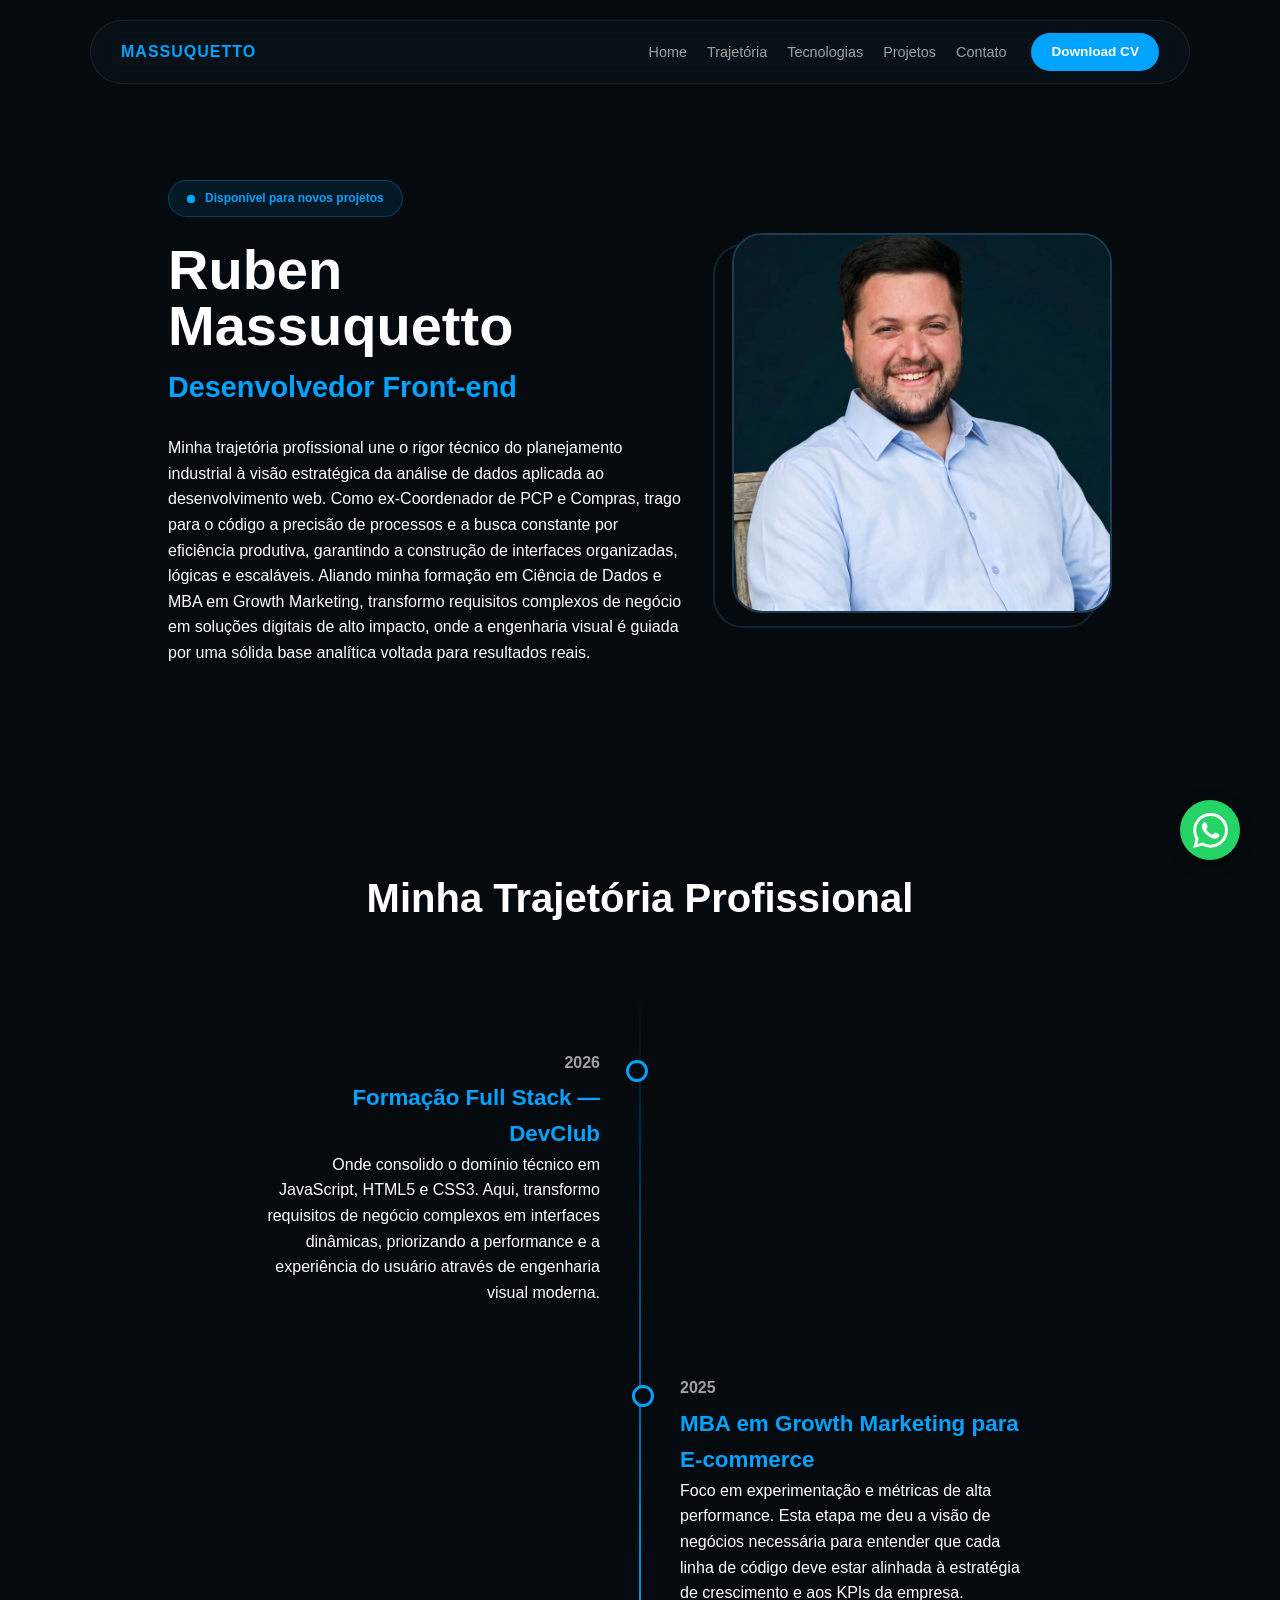
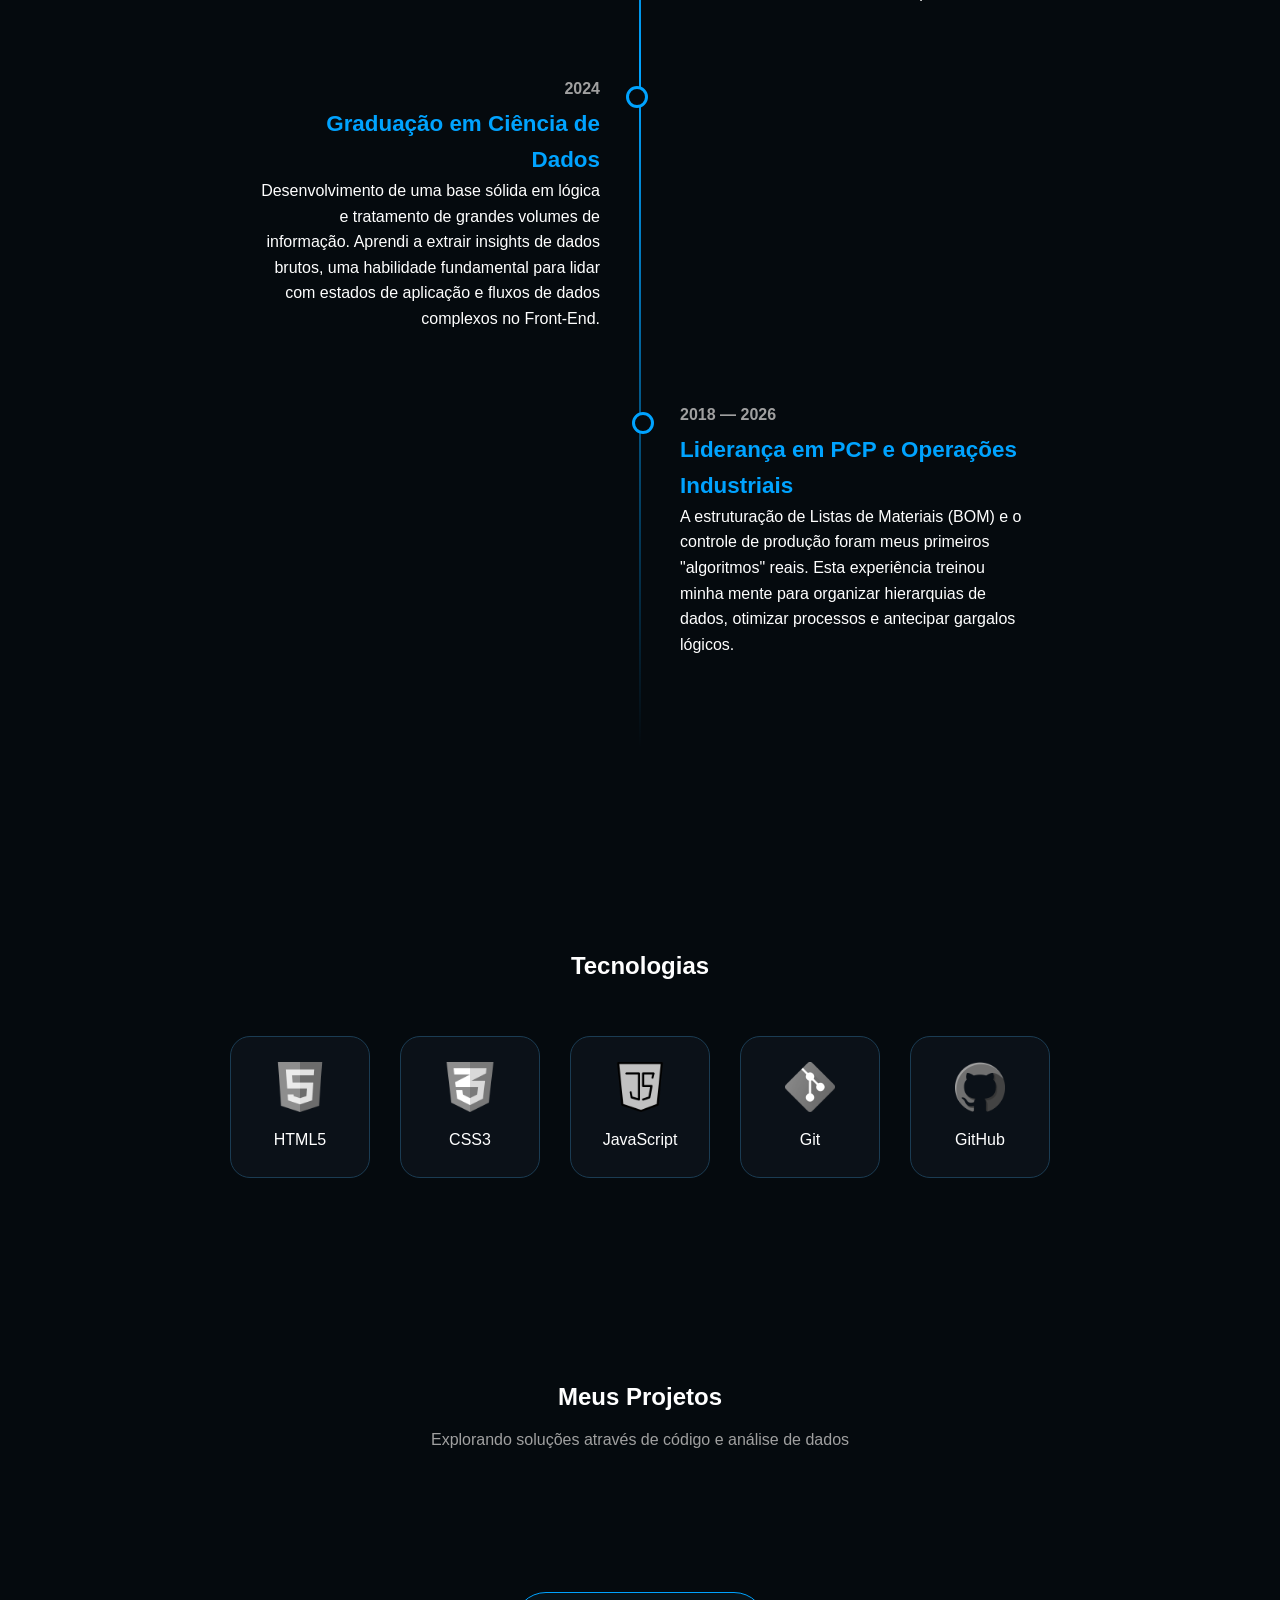
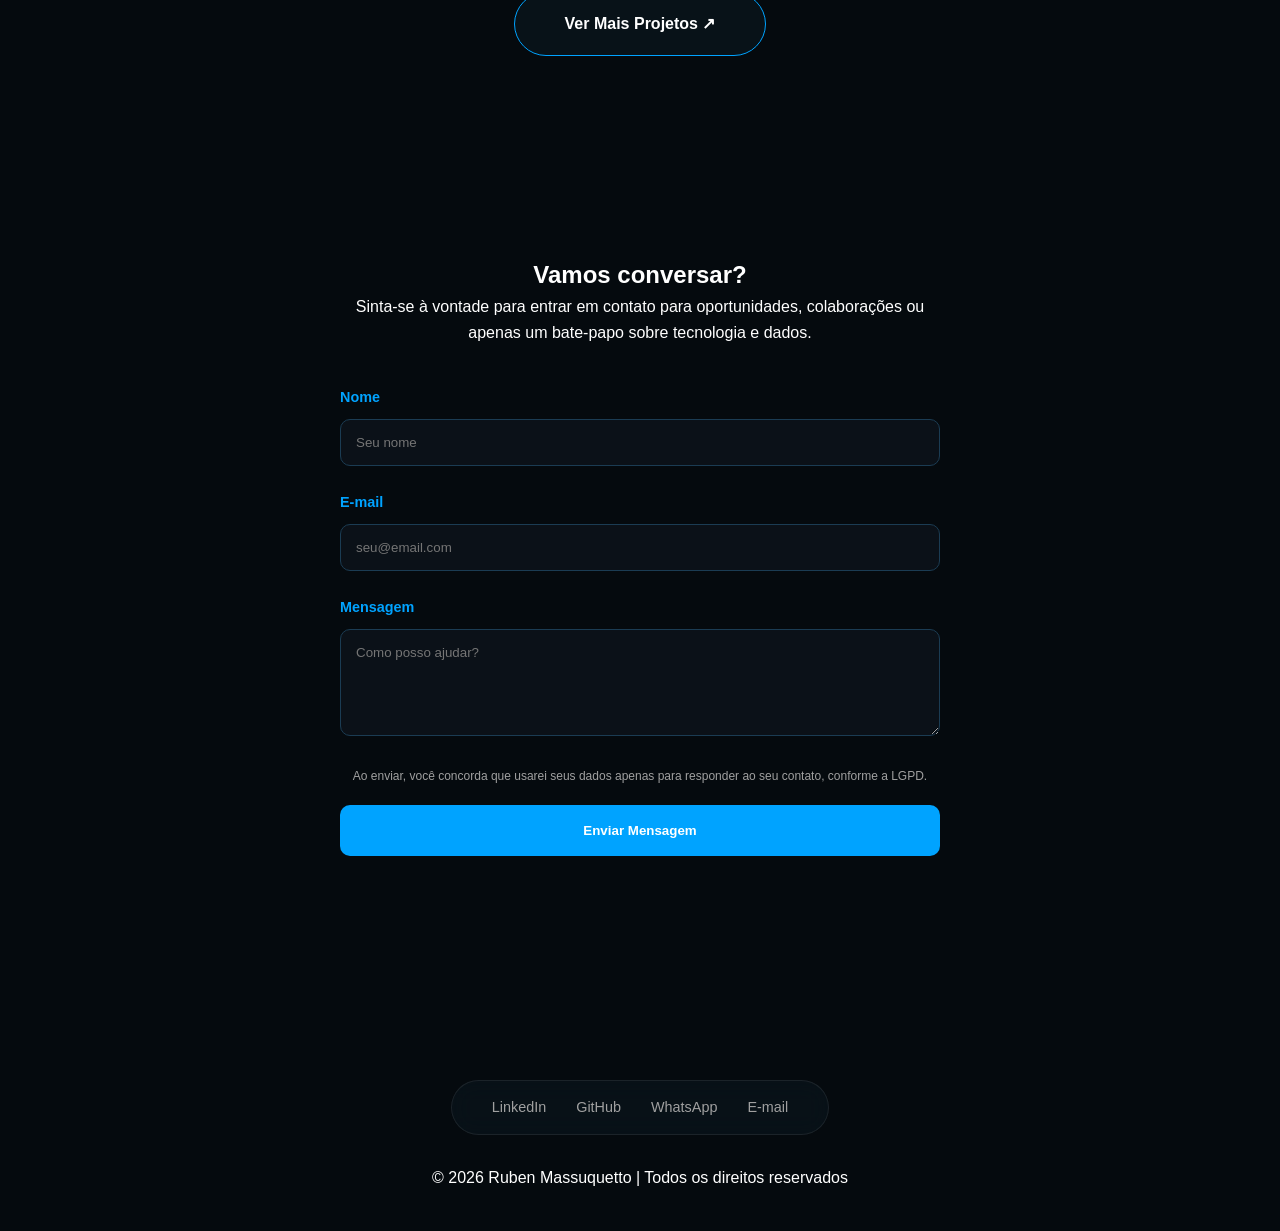
==== commit 9243fd4f: "Caminhos de projeto e home alterados" ====
--- a/index.html
+++ b/index.html
@@ -121,7 +121,7 @@
         </div>
         <div id="github-cards"></div>
         <div class="projetos-footer">
-            <a href="/projetos" class="btn-more">Ver Mais Projetos ↗</a>
+            <a href="projetos.html" class="btn-more">Ver Mais Projetos ↗</a>
         </div>
     </section>
 
